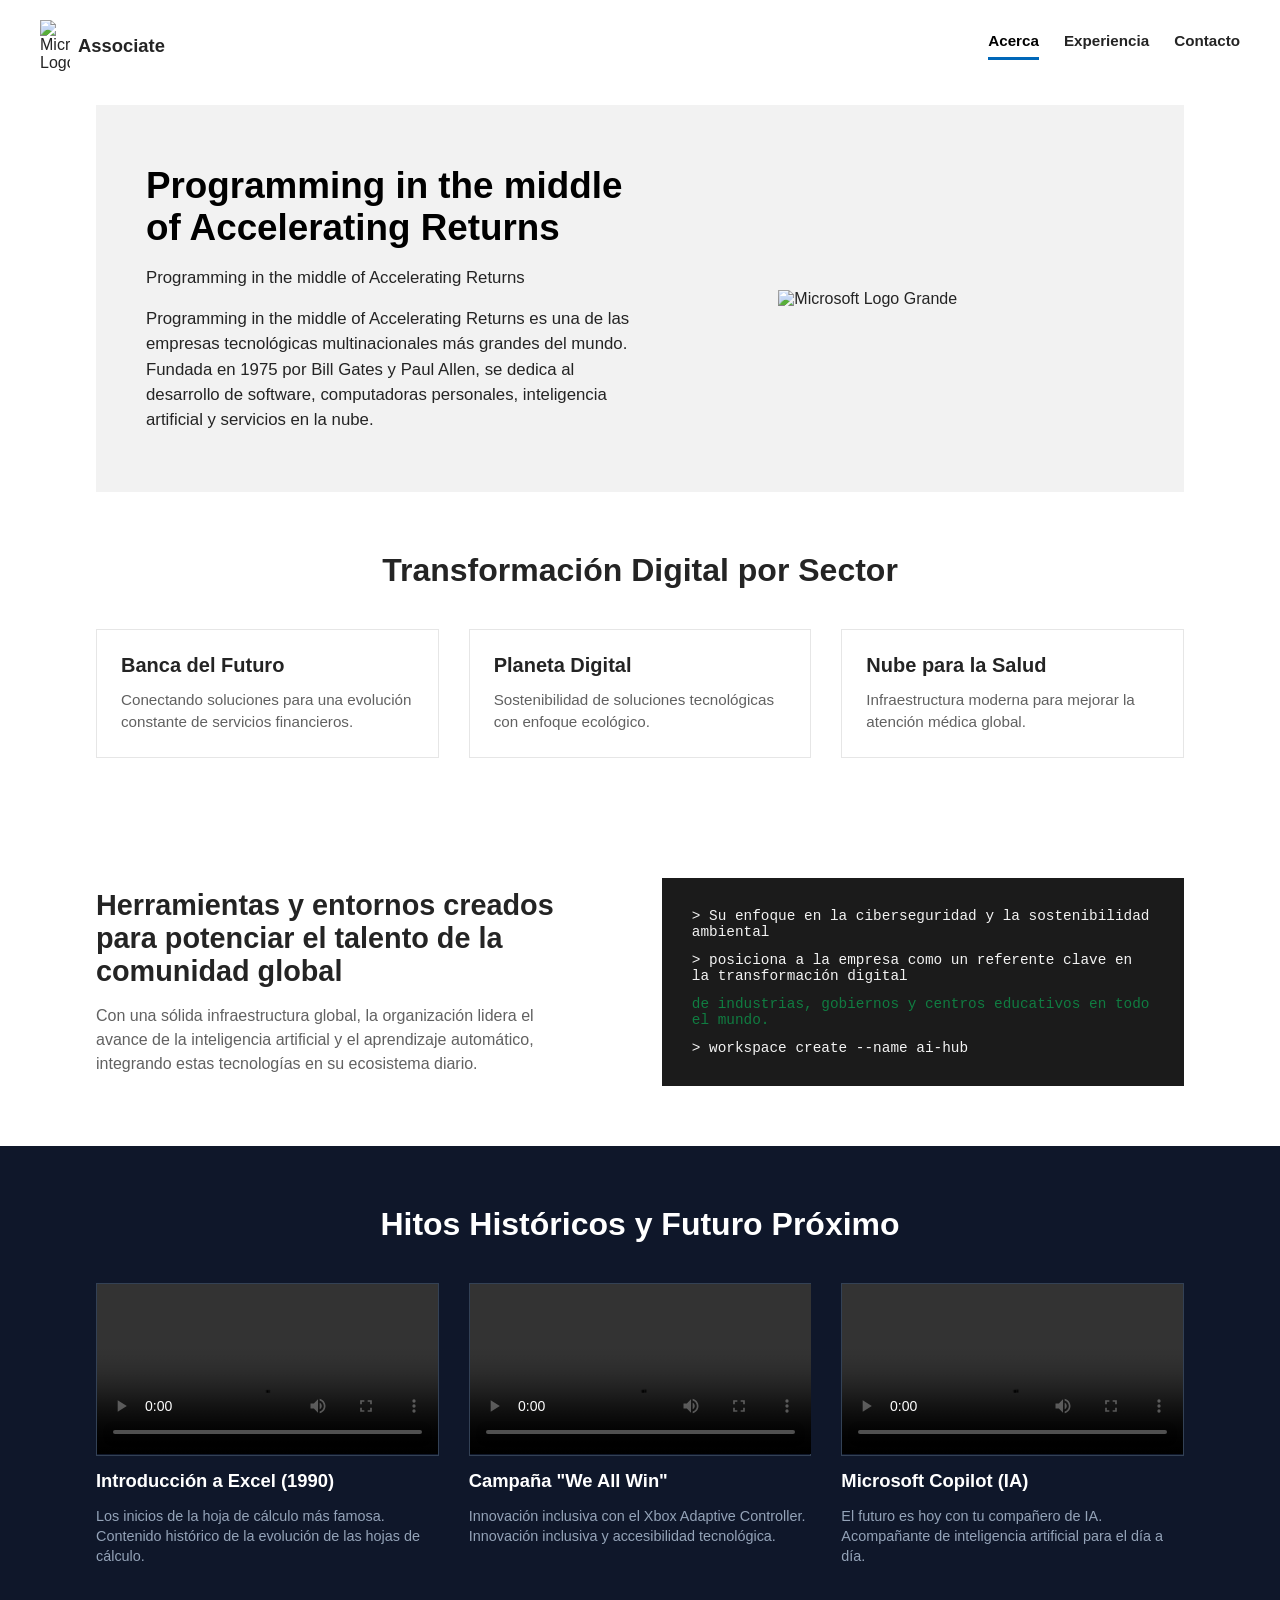
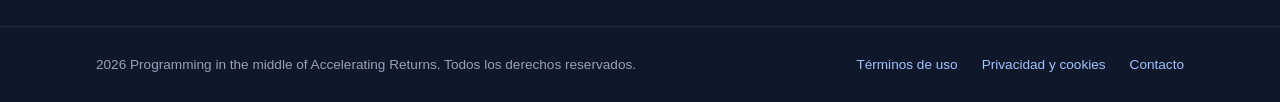
==== home.html @ 141a6f20 "saved" ====
<!DOCTYPE html>
<html lang="es">

<head>
    <meta charset="UTF-8">
    <meta name="viewport" content="width=device-width, initial-scale=1.0">
    <title>Associate Portfolio</title>
    <link rel="stylesheet" href="static/css/style.css">
</head>

<body class="body-inicio">
    <header class="encabezado">

        <div class="bloque-logo hover2">
            <img src="static/images/descarga_(1).png" alt="Microsoft Logo" class="icono-microsoft">
            <span class="nombre-sitio">Associate</span>
        </div>

        <nav class="nav">
            <a href="#" class="enlace-nav-activo hover">Acerca</a>
            <a href="#" class="enlace-nav hover">Experiencia</a>
            <a href="#" class="enlace-nav hover">Contacto</a>
        </nav>

    </header>

    <main class="contenido-global">

        <section class="seccion-bienvenida">
            <div class="texto-bienvenida">
                <h1 class="titulo-principal">Programming in the middle of Accelerating Returns</h1>
                <p class="parrafo-bienvenida">
                    Programming in the middle of Accelerating Returns
                </p>
                <p class="parrafo-bienvenida">Programming in the middle of Accelerating Returns es una de las empresas tecnológicas multinacionales
                    más grandes del mundo.
                    Fundada en 1975 por Bill Gates y Paul Allen, se dedica al desarrollo de software, computadoras
                    personales, inteligencia artificial y servicios en la nube.
                </p>
            </div>
            <div class="imagen-bienvenida">
                <img src="static/images/index/Microsoft-Inspire.jpg" alt="Microsoft Logo Grande"
                    class="imagen-bienvenida-asset">
            </div>
        </section>

        <section class="seccion-sectores">
            <h2 class="titulo-centrado">Transformación Digital por Sector</h2>

            <div class="columnas-sectores">
                <div class="columna-sector">
                    <div class="cuerpo-tarjeta">
                        <h3 class="titulo-tarjeta">Banca del Futuro</h3>
                        <p class="texto-tarjeta">Conectando soluciones para una evolución constante de servicios
                            financieros.</p>
                    </div>
                </div>
                <div class="columna-sector">
                    <div class="cuerpo-tarjeta">
                        <h3 class="titulo-tarjeta">Planeta Digital</h3>
                        <p class="texto-tarjeta">Sostenibilidad de soluciones tecnológicas con enfoque ecológico.
                        </p>
                    </div>
                </div>
                <div class="columna-sector">
                    <div class="cuerpo-tarjeta">
                        <h3 class="titulo-tarjeta">Nube para la Salud</h3>
                        <p class="texto-tarjeta">Infraestructura moderna para mejorar la atención médica global.</p>
                    </div>
                </div>
            </div>
        </section>

        <section class="seccion-desarrolladores">
            <div class="texto-desarrolladores">
                <h2 class="titulo-desarrolladores">Herramientas y entornos creados para potenciar el talento de la
                    comunidad global</h2>
                <p class="parrafo-desarrolladores">
                    Con una sólida infraestructura global, la organización lidera el avance de la inteligencia
                    artificial y el aprendizaje automático, integrando estas tecnologías en su ecosistema diario.</p>
            </div>
            <div class="codigo-desarrolladores">
                <p class="consola">> Su enfoque en la ciberseguridad y la sostenibilidad ambiental </p>
                <p class="consola">> posiciona a la empresa como un
                    referente clave en la transformación digital</p>
                <p class="consola-exito"> de industrias, gobiernos y centros educativos en todo el mundo.</p>
                <p class="consola">> workspace create --name ai-hub</p>
            </div>
        </section>

        <section class="seccion-hitos-oscura">
            <div class="contenedor-bloque-hitos">
                <h2 class="titulo-centrado-claro">Hitos Históricos y Futuro Próximo</h2>

                <div class="columnas-videos">
                    <div class="tarjeta-video">
                        <video controls class="reproductor">
                            <source
                                src="static/videos/(1)_Introduction_to_Microsoft_Excel_1990_with_Jan_Brehm_Jan_Brehm_(360p_h264).mp4"
                                type="video/mp4">
                        </video>
                        <h3 class="titulo-video">Introducción a Excel (1990)</h3>
                        <p class="texto-video">Los inicios de la hoja de cálculo más famosa.
                            Contenido histórico de la evolución de las hojas de cálculo.</p>
                    </div>

                    <div class="tarjeta-video">
                        <video controls class="reproductor">
                            <source src="static/videos/(3)_Microsoft_We_All_Win_Ads_of_Brands_(720p_h264).mp4"
                                type="video/mp4">
                        </video>
                        <h3 class="titulo-video">Campaña "We All Win"</h3>
                        <p class="texto-video">Innovación inclusiva con el Xbox Adaptive Controller.
                            Innovación inclusiva y accesibilidad tecnológica.</p>
                    </div>

                    <div class="tarjeta-video">
                        <video controls class="reproductor">
                            <source
                                src="static/videos/(4)_Microsoft_Copilot_Your_everyday_AI_companion_Microsoft_(720p_h264).mp4"
                                type="video/mp4">
                        </video>
                        <h3 class="titulo-video">Microsoft Copilot (IA)</h3>
                        <p class="texto-video">El futuro es hoy con tu compañero de IA.
                            Acompañante de inteligencia artificial para el día a día.</p>
                    </div>
                </div>
            </div>
        </section>

    </main>

    <footer class="footer-institucional">
        <div class="contenido-footer">
            <p class="texto-copyright">2026 Programming in the middle of Accelerating Returns. Todos los derechos reservados.</p>
            <div class="enlaces-footer">
                <a href="#" class="enlace-footer-item hover4">Términos de uso</a>
                <a href="#" class="enlace-footer-item hover4">Privacidad y cookies</a>
                <a href="#" class="enlace-footer-item hover4">Contacto</a>
            </div>
        </div>
    </footer>

    <script src="static/js/script.js"></script>
</body>

</html>
---- static/css/style.css ----
* {
    margin: 0px;
    padding: 0px;
    box-sizing: border-box;
}

body {
    background-color: #ECF0F1;
    font-family: Arial, Helvetica, sans-serif;
}

.encabezado {
    width: 100%;
    display: flex;
    flex-direction: row;
    justify-content: space-between;
    align-items: center;
    padding: 20px 40px;
    box-sizing: border-box;
    background-color: #ffffff;

    position: fixed;
    z-index: 1;
}

.bloque-logo {
    display: flex;
    flex-direction: row;
    align-items: center;
    gap: 8px;
}

.icono-microsoft {
    width: 30px;
}

.nombre-sitio {
    font-size: 1.15rem;
    font-weight: bold;
    color: #242424;
}

.img {
    width: 30px;
}

.nav {
    display: flex;
    align-items: center;
    gap: 25px;
    color: black;
}

.enlace-nav {
    text-decoration: none;
    font-size: 0.95rem;
    font-weight: bold;
    color: #242424;

    padding-bottom: 8px;
    border-bottom: 3px solid #ffffff;

    transition: color 0.3s ease, border-color 0.3s ease;
}

.enlace-nav:hover {
    color: #000000;
    border-color: #0067b8;
}

.enlace-nav-activo {
    text-decoration: none;
    font-size: 0.95rem;
    font-weight: bold;
    color: #000000;

    padding-bottom: 8px;
    border-bottom: 3px solid #0067b8;

    transition: color 0.3s ease, border 1px 0.3s ease;
}

.enlace-nav-activo:hover {
    color: #000000;
    border-color: #0067b8;
}

.contenedor-principal {
    display: flex;
    justify-content: center;
    padding: 48px 16px;
    margin-top: 95px;
}

.pie-de-pagina {
    background-color: #091F2C;
    color: #FFFFFF;
    padding: 20px 20px;
    margin-top: auto;
    font-size: 0.9rem;
}

.footer-contenido {
    display: flex;
    flex-direction: column;
    align-items: center;
    gap: 15px;
    max-width: 900px;
    margin: 0 auto;
}

.footer-enlaces {
    display: flex;
    gap: 20px;
}

.footer-enlaces a {
    color: #A0C4FF;
    text-decoration: none;
}

.boton-principal {
    background-color: #091F2C;
    color: white;
    border: none;
    padding: 12px 24px;
    font-size: 1rem;
    font-weight: 600;
    cursor: pointer;
    border-radius: 6px;
}

.boton-secundario {
    background-color: white;
    color: #091F2C;
    border: 2px solid #091F2C;
    padding: 12px 24px;
    font-size: 1rem;
    font-weight: 600;
    cursor: pointer;
    border-radius: 6px;
}

.e {
    display: block;
    margin: 0 auto;
    border-radius: 15px;
    box-shadow: 0px 5px 15px rgba(0, 0, 0, 0.2);
}

.p {
    text-align: center;
    font-size: 1.05rem;
}

.imagen-cuadrada-grande {
    width: auto;
    height: auto;
}

.hover {
    transition: transform 0.3s ease, margin-left 1s ease;
}

.hover:hover {
    transform: scale(1.05);
    color: gray;
}

.hover2 {
    transition: transform 0.3s ease, margin-right 1s ease;
}

.hover2:hover {
    transform: scale(1.1);
    margin-right: 10px;
}

.hover3 {
    transition: transform 0.3s ease, margin-right 1s ease;
}

.hover3:hover {
    transform: scale(1.1);
}

.hover4 {
    transition: transform 0.3s ease, margin-right 1s ease, color 0.3s ease;
}

.hover4:hover {
    transform: scale(1.1);
    color: #FFFFFF;
    text-decoration: underline;
}

.body-caracteristicas {
    margin: 0;
    background-color: #ffffff;
    font-family: 'Segoe UI', SegoeUI, Tahoma, Geneva, Verdana, sans-serif;
    color: #242424;
    display: flex;
    flex-direction: column;
    align-items: center;
}

.seccion-caracteristicas {
    display: flex;
    flex-direction: column;
    width: 100%;
    margin-top: 95px;
}

/* INDEX o INICIO */
.body-inicio {
    margin: 0;
    background-color: #ffffff;
    font-family: 'Segoe UI', SegoeUI, Tahoma, Geneva, Verdana, sans-serif;
    color: #242424;
    display: flex;
    flex-direction: column;
    align-items: center;
}

.contenido-global {
    width: 100%;
    display: flex;
    flex-direction: column;
    align-items: center;
    margin-top: 95px;
}

.navegacion-principal {
    width: 85%;
    max-width: 1600px;
    display: flex;
    flex-direction: row;
    justify-content: space-between;
    align-items: center;
    padding: 15px 0px;
}

.logo-contenedor {
    display: flex;
    flex-direction: row;
    align-items: center;
}

.enlace-logo {
    display: flex;
    flex-direction: row;
    align-items: center;
    gap: 12px;
    text-decoration: none;
    color: #242424;
}

.imagen-logo {
    width: 23px;
}

.texto-logo {
    font-size: 1.1rem;
    font-weight: 600;
    margin: 0px;
}

.enlaces-contenedor {
    display: flex;
    flex-direction: row;
    gap: 24px;
}

.enlace-menu {
    text-decoration: none;
    font-size: 0.9rem;
    color: #0067b8;
    font-weight: 500;
}

.seccion-bienvenida {
    width: 85%;
    max-width: 1600px;
    background-color: #f2f2f2;
    display: flex;
    flex-direction: row;
    justify-content: space-between;
    align-items: center;
    padding: 60px 50px;
    box-sizing: border-box;
    margin-top: 10px;
}

.texto-bienvenida {
    width: 50%;
    display: flex;
    flex-direction: column;
    gap: 16px;
}

.titulo-principal {
    font-size: 2.3rem;
    font-weight: 600;
    color: #000000;
    margin: 0px;
}

.parrafo-bienvenida {
    font-size: 1.05rem;
    line-height: 1.5;
    color: #242424;
    margin: 0px;
}

.imagen-bienvenida {
    width: 40%;
    display: flex;
    justify-content: center;
}

.imagen-bienvenida-asset {
    width: 80%;
    height: auto;
}

.seccion-sectores {
    width: 85%;
    max-width: 1600px;
    display: flex;
    flex-direction: column;
    padding: 60px 0px;
}

.titulo-centrado {
    font-size: 2rem;
    font-weight: 600;
    text-align: center;
    color: #242424;
    margin: 0px;
    padding-bottom: 40px;
}

.columnas-sectores {
    display: flex;
    flex-direction: row;
    justify-content: space-between;
    flex-wrap: wrap;
    gap: 30px;
}

.columna-sector {
    width: 31%;
    background-color: #ffffff;
    display: flex;
    flex-direction: column;
    border: 1px solid #e6e6e6;
    flex: 1;
    min-width: 250px;
}

.cuerpo-tarjeta {
    padding: 24px;
    display: flex;
    flex-direction: column;
    gap: 12px;
}

.titulo-tarjeta {
    font-size: 1.25rem;
    font-weight: 600;
    color: #242424;
    margin: 0px;
}

.texto-tarjeta {
    font-size: 0.95rem;
    line-height: 1.45;
    color: #616161;
    margin: 0px;
}

.seccion-desarrolladores {
    width: 85%;
    max-width: 1600px;
    display: flex;
    flex-direction: row;
    justify-content: space-between;
    align-items: center;
    padding: 60px 0px;
}

.texto-desarrolladores {
    width: 45%;
    display: flex;
    flex-direction: column;
    gap: 16px;
}

.titulo-desarrolladores {
    font-size: 1.8rem;
    font-weight: 600;
    color: #242424;
    margin: 0px;
}

.parrafo-desarrolladores {
    font-size: 1rem;
    line-height: 1.5;
    color: #616161;
    margin: 0px;
}

.codigo-desarrolladores {
    width: 48%;
    background-color: #1b1b1b;
    padding: 30px;
    display: flex;
    flex-direction: column;
    gap: 12px;
    box-sizing: border-box;
}

.consola {
    font-family: Consolas, 'Courier New', Courier, monospace;
    font-size: 0.9rem;
    color: #f3f3f3;
    margin: 0px;
}

.consola-exito {
    font-family: Consolas, 'Courier New', Courier, monospace;
    font-size: 0.9rem;
    color: #107c41;
    margin: 0px;
}



.footer-institucional {
    width: 100%;
    background-color: #0f172a;
    border-top: 1px solid #1e293b;
    display: flex;
    justify-content: center;
    padding: 30px 0px;
}

.contenido-footer {
    width: 85%;
    max-width: 1600px;
    display: flex;
    flex-direction: row;
    justify-content: space-between;
    align-items: center;
}

.texto-copyright {
    color: #94a3b8;
    font-size: 0.85rem;
    margin: 0px;
}

.enlaces-footer {
    display: flex;
    flex-direction: row;
    gap: 24px;
}

.enlace-footer-item {
    color: #A0C4FF;
    font-size: 1rem;
    text-decoration: none;
    font-size: 0.85rem;
}



/* Videos */
.seccion-hitos-oscura {
    width: 100%;
    background-color: #0f172a;
    display: flex;
    flex-direction: column;
    align-items: center;
    padding: 60px 0px;
}

.contenedor-bloque-hitos {
    width: 85%;
    max-width: 1600px;
    display: flex;
    flex-direction: column;
}

.titulo-centrado-claro {
    font-size: 2rem;
    font-weight: 600;
    color: #ffffff;
    text-align: center;
    margin: 0px;
    padding-bottom: 40px;
}

.columnas-videos {
    display: flex;
    flex-direction: row;
    justify-content: space-between;
    flex-wrap: wrap;
    gap: 30px;
}

.tarjeta-video {
    width: 31%;
    display: flex;
    flex-direction: column;
    gap: 14px;
    flex: 1;
    min-width: 250px;
}

.reproductor {
    width: 100%;
    max-width: 100%;
    border: 1px solid #334155;
    height: auto;
}

.titulo-video {
    font-size: 1.15rem;
    font-weight: 600;
    color: #ffffff;
    margin: 0px;
}

.texto-video {
    font-size: 0.9rem;
    line-height: 1.4;
    color: #94a3b8;
    margin: 0px;
}
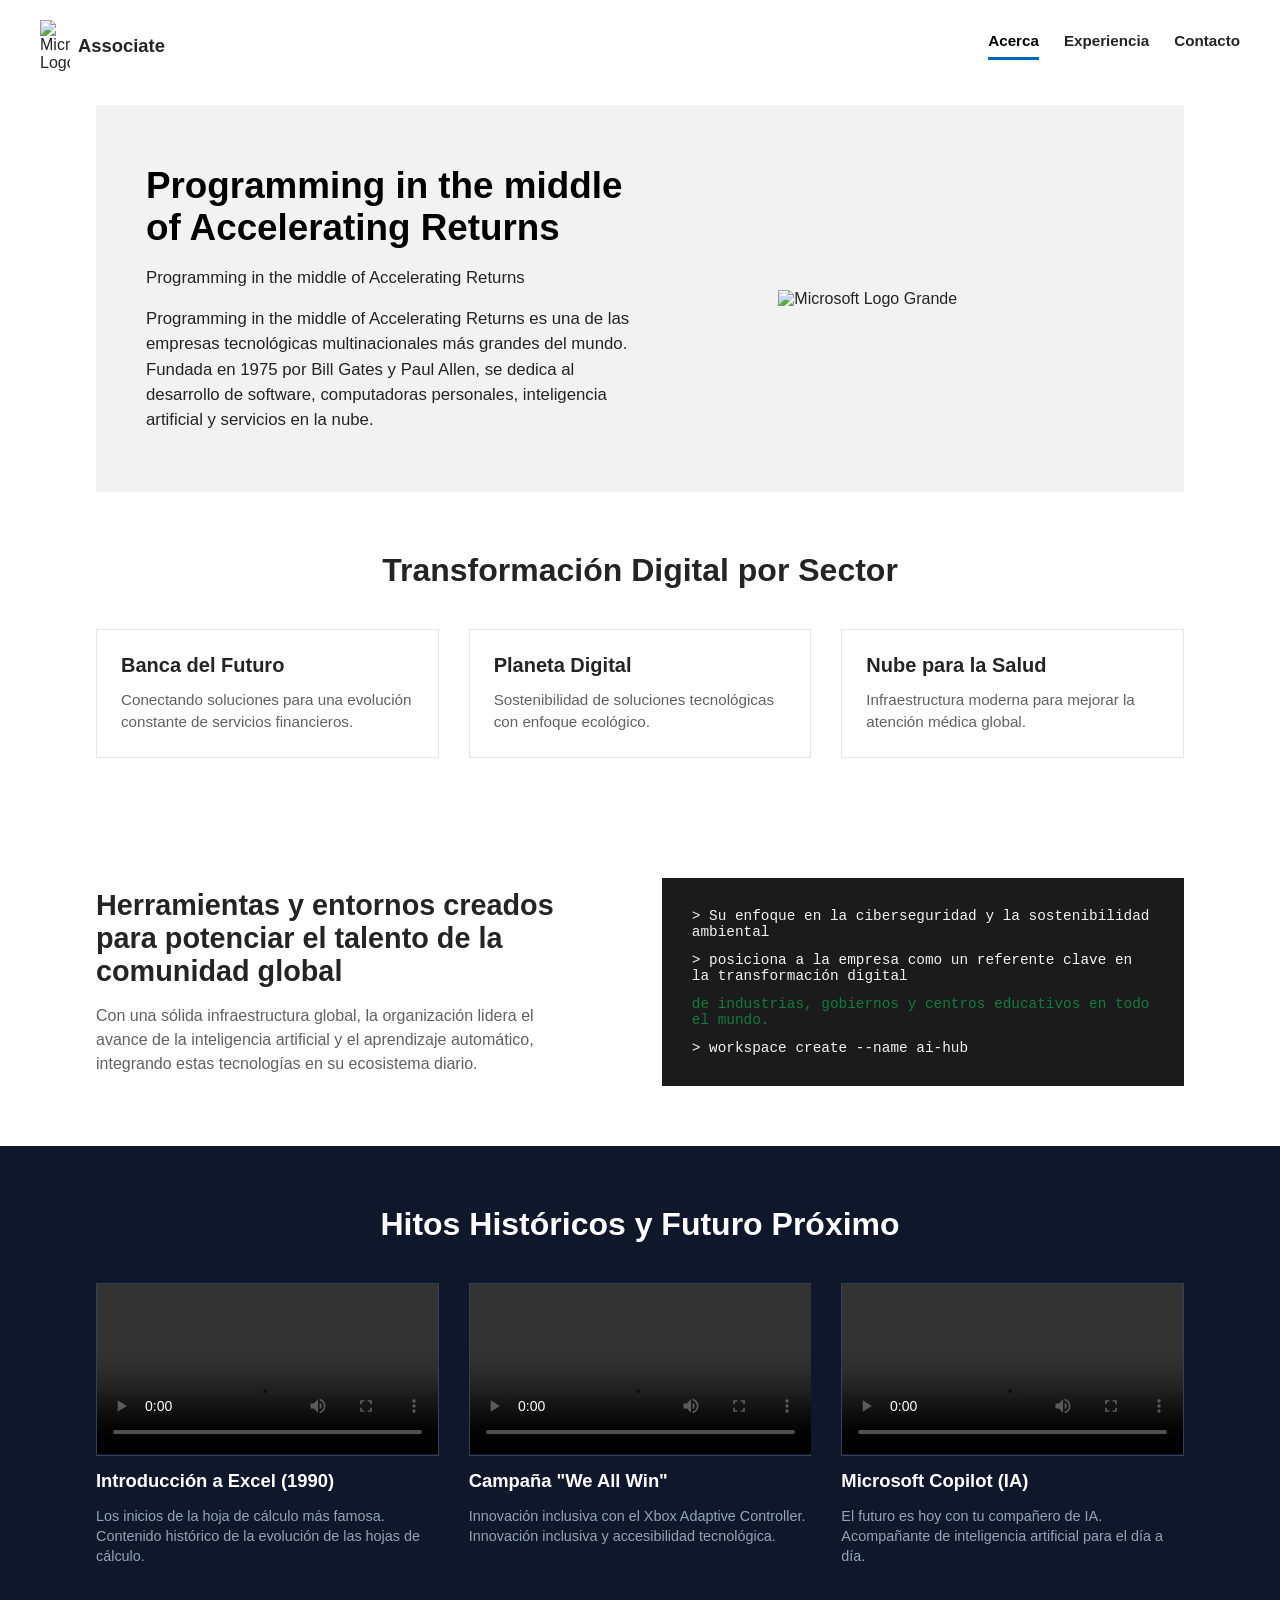
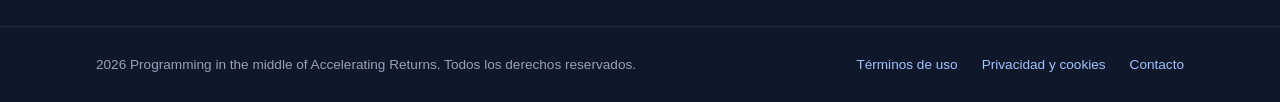
==== commit 826786b7: "saved" ====
--- a/home.html
+++ b/home.html
@@ -24,7 +24,7 @@
 
     </header>
 
-    <main class="contenido-global">
+    <main class="c-principal">
 
         <section class="seccion-bienvenida">
             <div class="texto-bienvenida">
--- a/static/css/style.css
+++ b/static/css/style.css
@@ -211,7 +211,7 @@
     margin-top: 95px;
 }
 
-/* INDEX o INICIO */
+/* HOME o INICIO */
 .body-inicio {
     margin: 0;
     background-color: #ffffff;
@@ -222,7 +222,7 @@
     align-items: center;
 }
 
-.contenido-global {
+.c-principal {
     width: 100%;
     display: flex;
     flex-direction: column;
